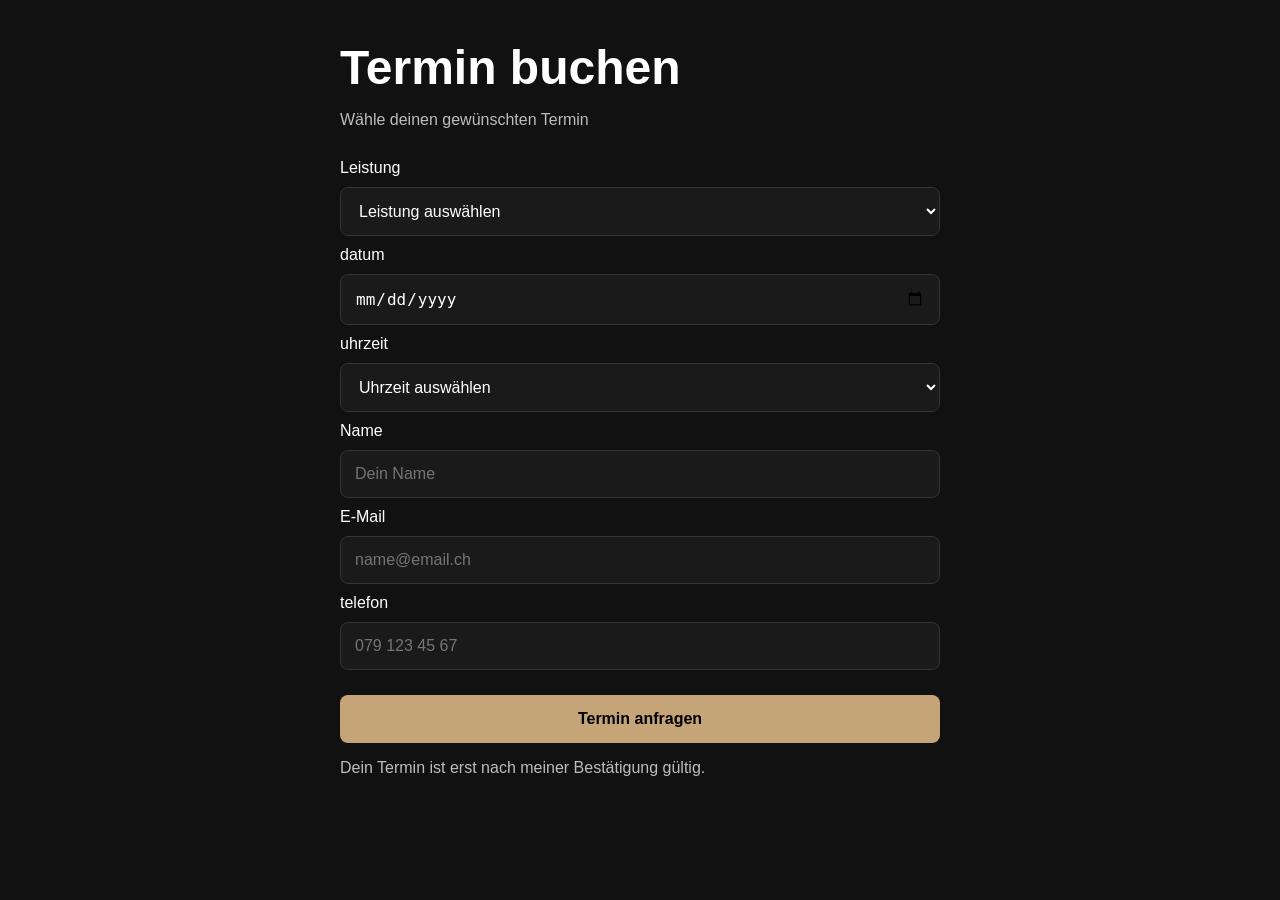
==== buchen.html @ bf3bf9bf "new file website" ====
<!DOCTYPE html>
<html lang="en">

<head>
    <meta charset="UTF-8">
    <meta name="viewport" content="width=device-width, initial-scale=1.0">
    <title>Termin buchen</title>

    <link rel="stylesheet" href="style.css">
</head>

<body>
    <main>
        <section class="buchung">
            <h1> Termin buchen</h1>

            <p> Wähle deinen gewünschten Termin</p>
            <form id="buchungsformular">

                <label for="leistung">Leistung</label>

                <select id="leistung" name="leistung" required>
                    <option value="">Leistung auswählen</option>
                    <option value="haarschnitt">Haarschnitt – CHF 15</option>
                </select>

                <label for="datum">datum</label>

                <input type="date" id="datum" name="datum" required>


                <label for="uhrzeit">uhrzeit</label>

                <select id="uhrzeit" name="uhrzeit" required>
                    <option value="">Uhrzeit auswählen</option>
                    <option value="09:00">09:00</option>
                    <option value="10:00">10:00</option>
                    <option value="11:00">11:00</option>
                    <option value="12:00">12:00</option>
                    <option value="13:00">13:00</option>
                    <option value="14:00">14:00</option>
                    <option value="15:00">15:00</option>
                    <option value="16:00">16:00</option>
                    <option value="17:00">17:00</option>
                    <option value="18:00">18:00</option>
                </select>

                <label for="name">Name</label>

                <input type="text" id="name" name="name" placeholder="Dein Name" required>

                <label for="email">E-Mail</label>
                <input type="email" id="email" name="email" placeholder="name@email.ch" required>

                <label for="telefon">telefon</label>
                <input type="tel"
                id="telefon"
                name="telefon"
                placeholder="079 123 45 67"
                >

                <button type="submit">Termin anfragen</button>
            </form>

            <p class="buchungs-hinweis">
                Dein Termin ist erst nach meiner Bestätigung gültig.

            </p>
        </section>
    </main>
</body>

</html>
---- style.css ----
body {
    margin: 0;
    background-color: #111111;
    color: white;
    font-family: Arial, sans-serif;
}

nav {
   position: absolute;
   top: 20px;
   width: calc(100% - 80px);
   box-sizing: border-box;
   z-index: 10;

    display: flex;
    justify-content: center;
    gap: 30px;
    padding: 20px;

    
    background-color: rgba(255, 255, 255, 0.08);
    backdrop-filter: blur(12px);
    border: 1px solid rgba(255, 255, 255, 0.15);
    border-radius: 15px;
    margin: 20px;
}
    
    .startseite{
        position: relative;
        min-height: 100vh;
        overflow: hidden;
    }

    .hintergrund-video{
        position: absolute;
        width: 100%;
        height: 100%;
        object-fit: cover;
        z-index: 1;
    }



nav a {
    color: white;
    text-decoration: none;
}

nav a:hover {
    color: #c5a477;
}

nav img {
        width: 60px;
    height: 60px;
    object-fit: contain;
}

.startseite {
    position: relative;
    min-height: 100vh;
    overflow: hidden;
}

.hintergrund-video {
    position: absolute;
    width: 100%;
    height: 100%;
    object-fit: cover;
    z-index: 1;
}

.abdunklung {
    position: absolute;
    inset: 0;
    background-color: rgba(0, 0, 0, 0.6);
    z-index: 2;
}

.abdunklung {
    position: absolute;
    inset: 0;
    background-color: rgba(0, 0, 0, 0.6);
    z-index: 2;
}

.start-inhalt {
    position: relative;
    z-index: 3;
    padding: 180px 100px 100px;
}

.start-inhalt h1 {
    margin: 0;
    font-size: 80px;
    line-height: 0.95;
}

.start-inhalt h1 span {
    color: #c5a477;
}

.start-inhalt p {
    font-size: 20px;
    line-height: 1.6;
}

.buchungs-button{
display: inline-block;
 margin-top: 30px;
 padding: 15px 30px;
 background-color: #c5a477;
 color: black;
 text-decoration: none;
 font-weight: bold;
 border-radius: 8px;
}

.buchungs-button:hover {
    background-color: white;
    color: black;
}

.buchung {
    max-width: 600px;
    margin: 0 auto;
    padding: 80px 20 px 60px;
}

.buchung h1{
    font-size: 48px;
    margin-bottom: 10px;

}

.buchung > p {
    color: #bdbdbd;
    margin-bottom: 30px;
}

#buchungsformular {
    display: flex;
    flex-direction: column;
    gap: 10px;
}

#buchungsformular input,
#buchungsformular select{
    padding: 14px;
    border-radius: 8px;
    border: 1px solid #333333;
    background-color: #1a1a1a;
    color: white;
    font-size: 16px;
}

#buchungsformular button {
    margin-top: 15px;
    padding: 15px;
    background-color: #c5a477;
    color: black;
    border: none;
    border-radius: 8px;
    font-size: 16px;
    font-weight: bold;
    cursor: pointer;
}

#buchungsformular button:hover {
    background-color: white;
}

.leistungen {
    padding: 80px 100px;
}

.leistungen h2 {
    font-size: 42px;
    margin-bottom: 30px;
}

.leistung {
    background-color: #1a1a1a;
    border: 1px solid #333333;
    border-radius: 12px;
    padding: 25px;
    max-width: 350px;
}

.leistung p {
    font-size: 28px;
    font-weight: bold;
    color: #c5a477;
    margin: 10px 0;
}

.leistung span {
    color: #bdbdbd;
    font-size: 14px;
}

.kontakt {
    padding: 80px 100px;
    background-color: #0d0d0d;
}

.kontakt h2 {
    font-size: 42px;
    margin-bottom: 30px;
}

.kontakt p {
    font-size: 18px;
    color: #d0d0d0;
    margin: 12px 0;
}

.kontakt a {
    color: #c5a477;
    text-decoration: none;
}

.kontakt a:hover {
    color: white;
}
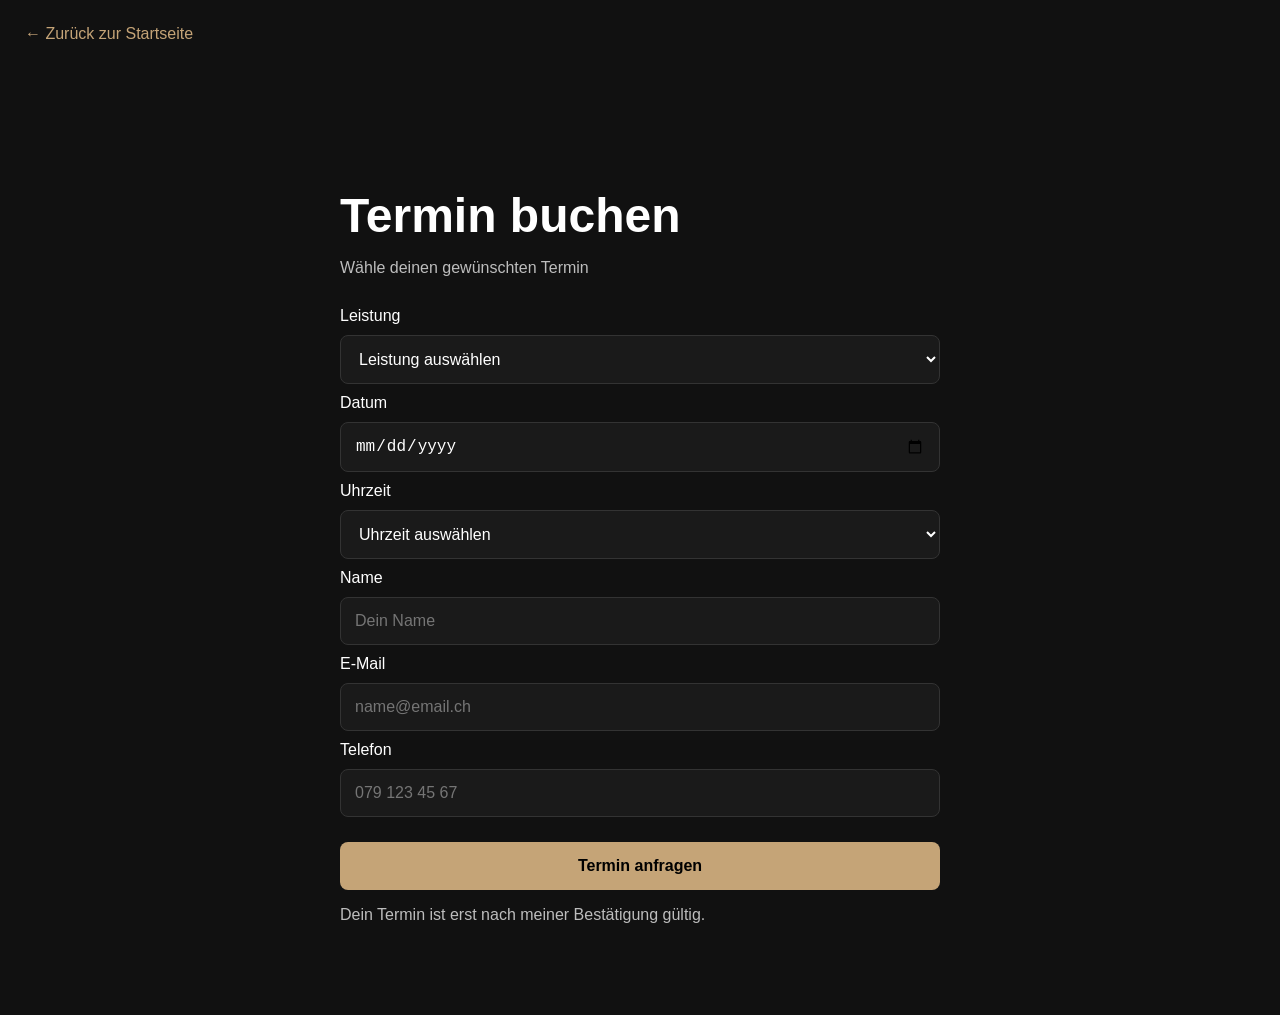
==== commit e4104bc8: "New Upgrades, nav, css, html" ====
--- a/buchen.html
+++ b/buchen.html
@@ -1,5 +1,5 @@
 <!DOCTYPE html>
-<html lang="en">
+<html lang="de">
 
 <head>
     <meta charset="UTF-8">
@@ -10,6 +10,7 @@
 </head>
 
 <body>
+    <a class="zurueck-link" href="index.html">← Zurück zur Startseite</a>
     <main>
         <section class="buchung">
             <h1> Termin buchen</h1>
@@ -24,25 +25,18 @@
                     <option value="haarschnitt">Haarschnitt – CHF 15</option>
                 </select>
 
-                <label for="datum">datum</label>
+                <label for="datum">Datum</label>
 
                 <input type="date" id="datum" name="datum" required>
 
 
-                <label for="uhrzeit">uhrzeit</label>
+                <label for="uhrzeit">Uhrzeit</label>
 
                 <select id="uhrzeit" name="uhrzeit" required>
                     <option value="">Uhrzeit auswählen</option>
-                    <option value="09:00">09:00</option>
-                    <option value="10:00">10:00</option>
-                    <option value="11:00">11:00</option>
-                    <option value="12:00">12:00</option>
-                    <option value="13:00">13:00</option>
-                    <option value="14:00">14:00</option>
-                    <option value="15:00">15:00</option>
-                    <option value="16:00">16:00</option>
-                    <option value="17:00">17:00</option>
                     <option value="18:00">18:00</option>
+                    <option value="19:00">19:00</option>
+                    <option value="20:00">20:00</option>
                 </select>
 
                 <label for="name">Name</label>
@@ -52,7 +46,7 @@
                 <label for="email">E-Mail</label>
                 <input type="email" id="email" name="email" placeholder="name@email.ch" required>
 
-                <label for="telefon">telefon</label>
+                <label for="telefon">Telefon</label>
                 <input type="tel"
                 id="telefon"
                 name="telefon"
@@ -70,4 +64,4 @@
     </main>
 </body>
 
-</html>+</html>
--- a/style.css
+++ b/style.css
@@ -1,3 +1,5 @@
+html { scroll-behavior: smooth; }
+
 body {
     margin: 0;
     background-color: #111111;
@@ -6,60 +8,51 @@
 }
 
 nav {
-   position: absolute;
-   top: 20px;
-   width: calc(100% - 80px);
-   box-sizing: border-box;
-   z-index: 10;
-
+    position: absolute;
+    top: 20px;
+    width: calc(100% - 80px);
+    box-sizing: border-box;
+    z-index: 10;
     display: flex;
-    justify-content: center;
+    justify-content: space-between;
+    align-items: center;
     gap: 30px;
     padding: 20px;
-
-    
+    margin: 20px;
     background-color: rgba(255, 255, 255, 0.08);
     backdrop-filter: blur(12px);
     border: 1px solid rgba(255, 255, 255, 0.15);
     border-radius: 15px;
-    margin: 20px;
-}
-    
-    .startseite{
-        position: relative;
-        min-height: 100vh;
-        overflow: hidden;
-    }
-
-    .hintergrund-video{
-        position: absolute;
-        width: 100%;
-        height: 100%;
-        object-fit: cover;
-        z-index: 1;
-    }
-
-
-
-nav a {
-    color: white;
-    text-decoration: none;
-}
-
-nav a:hover {
-    color: #c5a477;
-}
-
-nav img {
-        width: 60px;
-    height: 60px;
-    object-fit: contain;
+}
+
+nav img { width: 60px; height: 60px; object-fit: contain; }
+nav a { color: white; text-decoration: none; }
+nav a:hover { color: #c5a477; }
+
+.nav-links {
+    display: flex;
+    align-items: center;
+    gap: 30px;
+}
+
+nav .nav-button {
+    padding: 13px 22px;
+    border-radius: 8px;
+    background-color: #c5a477;
+    color: black;
+    font-weight: bold;
+}
+
+nav .nav-button:hover {
+    background-color: white;
+    color: black;
 }
 
 .startseite {
     position: relative;
     min-height: 100vh;
     overflow: hidden;
+    background-color: #000000;
 }
 
 .hintergrund-video {
@@ -77,78 +70,130 @@
     z-index: 2;
 }
 
-.abdunklung {
-    position: absolute;
-    inset: 0;
-    background-color: rgba(0, 0, 0, 0.6);
-    z-index: 2;
-}
-
-.start-inhalt {
-    position: relative;
-    z-index: 3;
-    padding: 180px 100px 100px;
-}
-
-.start-inhalt h1 {
-    margin: 0;
-    font-size: 80px;
-    line-height: 0.95;
-}
-
-.start-inhalt h1 span {
+.start-inhalt { position: relative; z-index: 3; padding: 220px 100px 100px; }
+.start-inhalt h1 { margin: 0; font-size: 80px; line-height: 0.95; }
+.start-inhalt h1 span { color: #c5a477; }
+.start-inhalt p { font-size: 20px; line-height: 1.6; }
+
+.kurzinfos {
+    display: flex;
+    gap: 12px;
+    margin-top: 35px;
+}
+
+.kurzinfos span {
+    padding: 10px 14px;
+    background-color: rgba(255, 255, 255, 0.1);
+    border: 1px solid rgba(255, 255, 255, 0.2);
+    border-radius: 20px;
+    font-size: 14px;
+}
+
+.buchungs-button {
+    display: inline-block;
+    margin-top: 20px;
+    padding: 15px 30px;
+    background-color: #c5a477;
+    color: black;
+    text-decoration: none;
+    font-weight: bold;
+    border-radius: 8px;
+}
+
+.buchungs-button:hover { background-color: white; color: black; }
+
+.leistungen, .galerie, .kontakt, .ueber-mich, .vorteile, .ablauf { padding: 80px 100px; }
+.leistungen h2, .galerie h2, .kontakt h2, .ueber-mich h2, .ablauf h2 { font-size: 42px; margin-bottom: 30px; }
+
+.ueber-mich {
+    display: grid;
+    grid-template-columns: 1fr 1fr;
+    gap: 60px;
+    align-items: center;
+}
+
+.ueber-bild img {
+    width: 100%;
+    height: 500px;
+    object-fit: cover;
+    border-radius: 12px;
+}
+
+.ueber-text p { color: #c7c7c7; font-size: 18px; line-height: 1.7; }
+.kleine-ueberschrift { color: #c5a477 !important; font-size: 14px !important; font-weight: bold; letter-spacing: 3px; }
+
+.zweiter-button {
+    display: inline-block;
+    margin-top: 15px;
+    padding: 14px 25px;
+    border: 1px solid #c5a477;
+    border-radius: 8px;
     color: #c5a477;
-}
-
-.start-inhalt p {
-    font-size: 20px;
-    line-height: 1.6;
-}
-
-.buchungs-button{
-display: inline-block;
- margin-top: 30px;
- padding: 15px 30px;
- background-color: #c5a477;
- color: black;
- text-decoration: none;
- font-weight: bold;
- border-radius: 8px;
-}
-
-.buchungs-button:hover {
-    background-color: white;
-    color: black;
-}
-
-.buchung {
-    max-width: 600px;
-    margin: 0 auto;
-    padding: 80px 20 px 60px;
-}
-
-.buchung h1{
-    font-size: 48px;
-    margin-bottom: 10px;
-
-}
-
-.buchung > p {
-    color: #bdbdbd;
-    margin-bottom: 30px;
-}
-
-#buchungsformular {
-    display: flex;
-    flex-direction: column;
-    gap: 10px;
-}
-
-#buchungsformular input,
-#buchungsformular select{
+    text-decoration: none;
+}
+
+.zweiter-button:hover { background-color: #c5a477; color: black; }
+
+.leistung {
+    max-width: 350px;
+    padding: 25px;
+    background-color: #1a1a1a;
+    border: 1px solid #333333;
+    border-radius: 12px;
+}
+
+.leistung p { margin: 10px 0; color: #c5a477; font-size: 28px; font-weight: bold; }
+.leistung span, .bereich-text { color: #bdbdbd; }
+
+.galerie { background-color: #151515; }
+.galerie-bilder { display: grid; grid-template-columns: repeat(3, 1fr); gap: 20px; }
+.galerie-bilder img { width: 100%; height: 420px; object-fit: cover; border-radius: 12px; }
+
+.vorteile {
+    display: grid;
+    grid-template-columns: repeat(3, 1fr);
+    gap: 20px;
+}
+
+.vorteil {
+    padding: 30px;
+    background-color: #1a1a1a;
+    border: 1px solid #333333;
+    border-radius: 12px;
+}
+
+.vorteil span { color: #c5a477; font-size: 14px; font-weight: bold; }
+.vorteil h3 { font-size: 24px; margin-bottom: 10px; }
+.vorteil p { color: #bdbdbd; line-height: 1.6; }
+
+.ablauf { text-align: center; background-color: #151515; }
+
+.schritte {
+    display: grid;
+    grid-template-columns: repeat(3, 1fr);
+    gap: 20px;
+    margin: 40px 0 15px;
+}
+
+.schritte div { padding: 25px; }
+.schritte strong { display: block; color: #c5a477; font-size: 42px; }
+.schritte p { color: #d0d0d0; }
+
+.kontakt { background-color: #0d0d0d; }
+.kontakt p { margin: 12px 0; color: #d0d0d0; font-size: 18px; }
+.kontakt a { color: #c5a477; text-decoration: none; }
+
+footer { padding: 25px; text-align: center; color: #888888; background-color: #080808; }
+
+.buchung { max-width: 600px; margin: 0 auto; padding: 80px 20px 60px; }
+.buchung h1 { margin-bottom: 10px; font-size: 48px; }
+.buchung > p { margin-bottom: 30px; color: #bdbdbd; }
+#buchungsformular { display: flex; flex-direction: column; gap: 10px; }
+
+#buchungsformular input, #buchungsformular select {
     padding: 14px;
-    border-radius: 8px;
     border: 1px solid #333333;
+    border-radius: 8px;
     background-color: #1a1a1a;
     color: white;
     font-size: 16px;
@@ -157,69 +202,29 @@
 #buchungsformular button {
     margin-top: 15px;
     padding: 15px;
+    border: none;
+    border-radius: 8px;
     background-color: #c5a477;
     color: black;
-    border: none;
-    border-radius: 8px;
     font-size: 16px;
     font-weight: bold;
     cursor: pointer;
 }
 
-#buchungsformular button:hover {
-    background-color: white;
-}
-
-.leistungen {
-    padding: 80px 100px;
-}
-
-.leistungen h2 {
-    font-size: 42px;
-    margin-bottom: 30px;
-}
-
-.leistung {
-    background-color: #1a1a1a;
-    border: 1px solid #333333;
-    border-radius: 12px;
-    padding: 25px;
-    max-width: 350px;
-}
-
-.leistung p {
-    font-size: 28px;
-    font-weight: bold;
-    color: #c5a477;
-    margin: 10px 0;
-}
-
-.leistung span {
-    color: #bdbdbd;
-    font-size: 14px;
-}
-
-.kontakt {
-    padding: 80px 100px;
-    background-color: #0d0d0d;
-}
-
-.kontakt h2 {
-    font-size: 42px;
-    margin-bottom: 30px;
-}
-
-.kontakt p {
-    font-size: 18px;
-    color: #d0d0d0;
-    margin: 12px 0;
-}
-
-.kontakt a {
-    color: #c5a477;
-    text-decoration: none;
-}
-
-.kontakt a:hover {
-    color: white;
-}+.zurueck-link { display: inline-block; margin: 25px; color: #c5a477; text-decoration: none; }
+
+@media (max-width: 750px) {
+    nav { width: calc(100% - 30px); margin: 15px; padding: 12px; gap: 12px; flex-wrap: wrap; }
+    nav img { width: 45px; height: 45px; }
+    nav a { font-size: 14px; }
+    .nav-links { gap: 12px; flex-wrap: wrap; justify-content: center; }
+    nav .nav-button { padding: 10px 15px; }
+    .start-inhalt { padding: 220px 25px 80px; }
+    .start-inhalt h1 { font-size: 48px; }
+    .leistungen, .galerie, .kontakt, .ueber-mich, .vorteile, .ablauf { padding: 60px 25px; }
+    .kurzinfos { flex-wrap: wrap; }
+    .ueber-mich, .vorteile, .schritte { grid-template-columns: 1fr; }
+    .ueber-bild img { height: 380px; }
+    .galerie-bilder { grid-template-columns: 1fr; }
+    .galerie-bilder img { height: 360px; }
+}
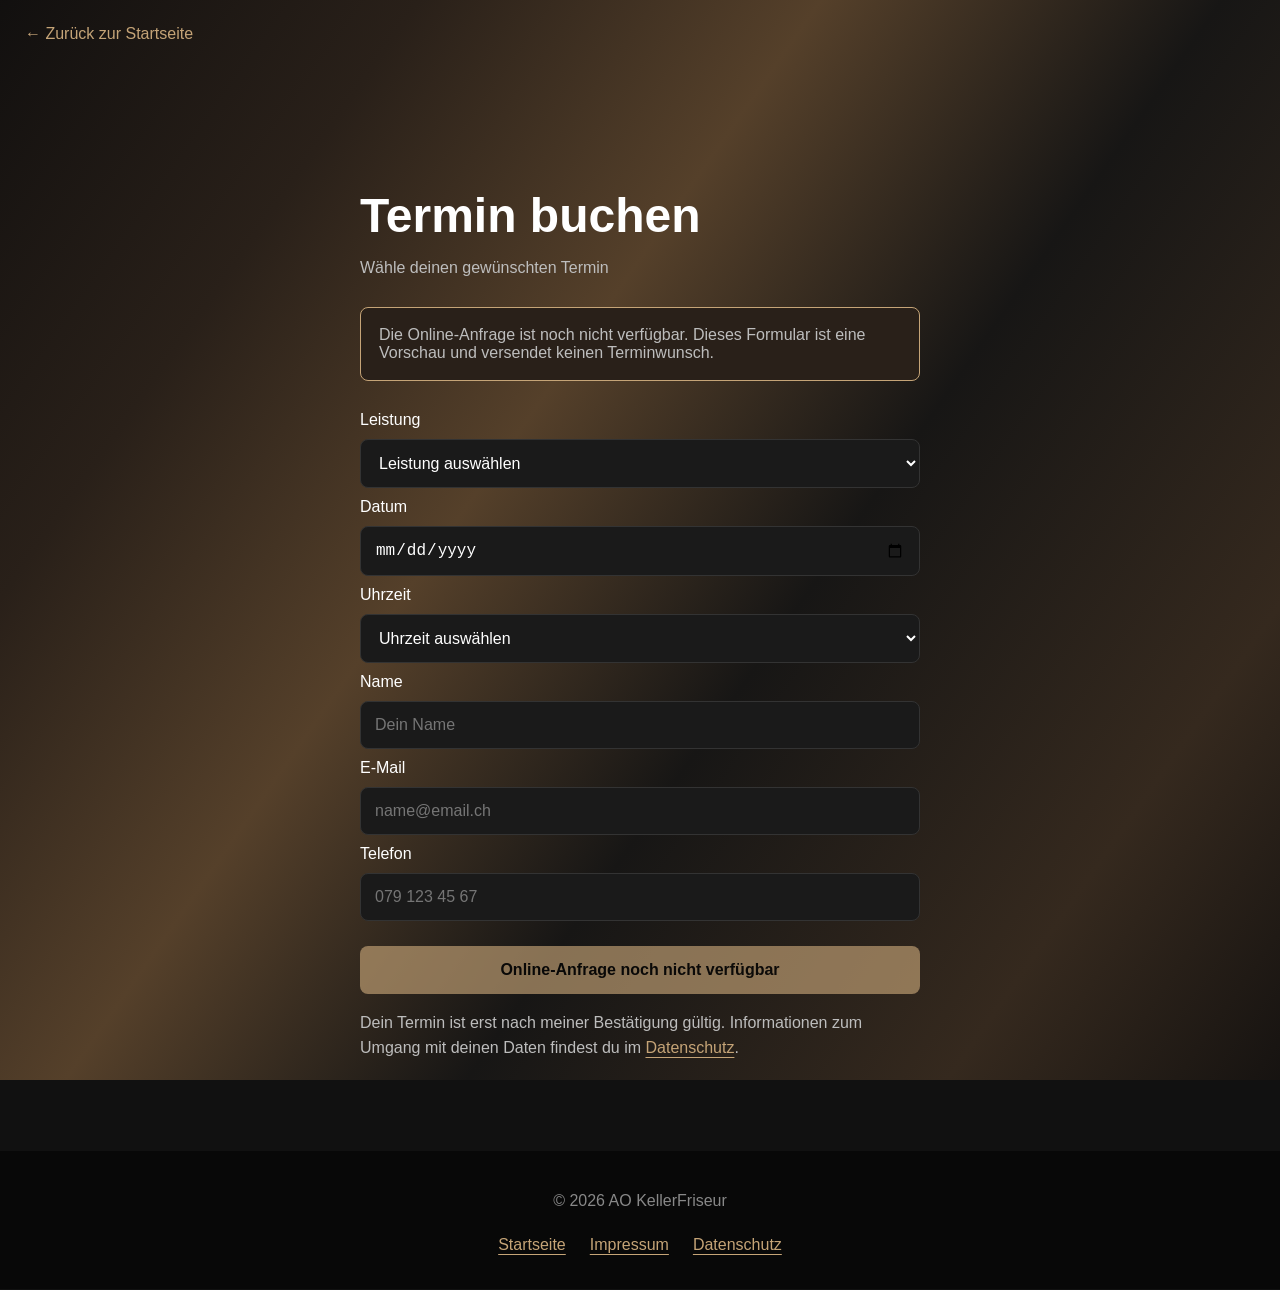
==== commit 6c61d133: "Updated Website" ====
--- a/buchen.html
+++ b/buchen.html
@@ -16,7 +16,8 @@
             <h1> Termin buchen</h1>
 
             <p> Wähle deinen gewünschten Termin</p>
-            <form id="buchungsformular">
+            <p class="entwurf-hinweis" id="formular-status">Die Online-Anfrage ist noch nicht verfügbar. Dieses Formular ist eine Vorschau und versendet keinen Terminwunsch.</p>
+            <form id="buchungsformular" aria-describedby="formular-status" onsubmit="return false;">
 
                 <label for="leistung">Leistung</label>
 
@@ -53,15 +54,24 @@
                 placeholder="079 123 45 67"
                 >
 
-                <button type="submit">Termin anfragen</button>
+                <button type="submit" disabled>Online-Anfrage noch nicht verfügbar</button>
             </form>
 
             <p class="buchungs-hinweis">
                 Dein Termin ist erst nach meiner Bestätigung gültig.
+                Informationen zum Umgang mit deinen Daten findest du im <a href="datenschutz.html">Datenschutz</a>.
 
             </p>
         </section>
     </main>
+    <footer>
+        <p>© 2026 AO KellerFriseur</p>
+        <div class="footer-links" aria-label="Rechtliche Informationen">
+            <a href="index.html">Startseite</a>
+            <a href="impressum.html">Impressum</a>
+            <a href="datenschutz.html">Datenschutz</a>
+        </div>
+    </footer>
 </body>
 
 </html>
--- a/style.css
+++ b/style.css
@@ -1,10 +1,48 @@
 html { scroll-behavior: smooth; }
+* { box-sizing: border-box; }
+img { max-width: 100%; }
+a:focus-visible, button:focus-visible, input:focus-visible, select:focus-visible {
+    outline: 3px solid #c5a477;
+    outline-offset: 4px;
+}
 
 body {
     margin: 0;
+    min-height: 100vh;
+    position: relative;
+    isolation: isolate;
     background-color: #111111;
     color: white;
     font-family: Arial, sans-serif;
+}
+
+body::before {
+    content: "";
+    position: fixed;
+    inset: -20%;
+    z-index: -1;
+    pointer-events: none;
+    background: linear-gradient(125deg,
+        #0b0b0c 10%,
+        #292019 30%,
+        #55402a 45%,
+        #171615 60%,
+        #35291e 78%,
+        #0b0b0c 95%);
+    animation: hintergrund-flow 20s ease-in-out infinite alternate;
+}
+
+body.rechtliche-seite, .rechtliche-seite footer { background-color: #000000; }
+body.rechtliche-seite::before { content: none; }
+
+@keyframes hintergrund-flow {
+    from { transform: translate(-6%, -4%) rotate(-4deg); }
+    to { transform: translate(6%, 4%) rotate(4deg); }
+}
+
+@media (prefers-reduced-motion: reduce) {
+    html { scroll-behavior: auto; }
+    body::before { animation: none; }
 }
 
 nav {
@@ -19,10 +57,9 @@
     gap: 30px;
     padding: 20px;
     margin: 20px;
-    background-color: rgba(255, 255, 255, 0.08);
-    backdrop-filter: blur(12px);
-    border: 1px solid rgba(255, 255, 255, 0.15);
-    border-radius: 15px;
+    background-color: #1a1a1a;
+    border: 1px solid #333333;
+    border-radius: 4px;
 }
 
 nav img { width: 60px; height: 60px; object-fit: contain; }
@@ -66,13 +103,15 @@
 .abdunklung {
     position: absolute;
     inset: 0;
-    background-color: rgba(0, 0, 0, 0.6);
+    background: linear-gradient(115deg,
+        rgba(11, 11, 12, 0.88),
+        rgba(53, 38, 22, 0.55),
+        rgba(0, 0, 0, 0.65));
     z-index: 2;
 }
 
 .start-inhalt { position: relative; z-index: 3; padding: 220px 100px 100px; }
-.start-inhalt h1 { margin: 0; font-size: 80px; line-height: 0.95; }
-.start-inhalt h1 span { color: #c5a477; }
+.start-inhalt h1 { margin: 0; font-size: 56px; line-height: 1.2; overflow-wrap: break-word; }
 .start-inhalt p { font-size: 20px; line-height: 1.6; }
 
 .kurzinfos {
@@ -82,10 +121,7 @@
 }
 
 .kurzinfos span {
-    padding: 10px 14px;
-    background-color: rgba(255, 255, 255, 0.1);
-    border: 1px solid rgba(255, 255, 255, 0.2);
-    border-radius: 20px;
+    padding: 8px 0;
     font-size: 14px;
 }
 
@@ -102,7 +138,7 @@
 
 .buchungs-button:hover { background-color: white; color: black; }
 
-.leistungen, .galerie, .kontakt, .ueber-mich, .vorteile, .ablauf { padding: 80px 100px; }
+.leistungen, .galerie, .kontakt, .ueber-mich, .ablauf { padding: 80px 100px; }
 .leistungen h2, .galerie h2, .kontakt h2, .ueber-mich h2, .ablauf h2 { font-size: 42px; margin-bottom: 30px; }
 
 .ueber-mich {
@@ -120,7 +156,6 @@
 }
 
 .ueber-text p { color: #c7c7c7; font-size: 18px; line-height: 1.7; }
-.kleine-ueberschrift { color: #c5a477 !important; font-size: 14px !important; font-weight: bold; letter-spacing: 3px; }
 
 .zweiter-button {
     display: inline-block;
@@ -145,43 +180,17 @@
 .leistung p { margin: 10px 0; color: #c5a477; font-size: 28px; font-weight: bold; }
 .leistung span, .bereich-text { color: #bdbdbd; }
 
-.galerie { background-color: #151515; }
+.galerie { background-color: rgba(21, 21, 21, 0.45); }
 .galerie-bilder { display: grid; grid-template-columns: repeat(3, 1fr); gap: 20px; }
 .galerie-bilder img { width: 100%; height: 420px; object-fit: cover; border-radius: 12px; }
 
-.vorteile {
-    display: grid;
-    grid-template-columns: repeat(3, 1fr);
-    gap: 20px;
-}
-
-.vorteil {
-    padding: 30px;
-    background-color: #1a1a1a;
-    border: 1px solid #333333;
-    border-radius: 12px;
-}
-
-.vorteil span { color: #c5a477; font-size: 14px; font-weight: bold; }
-.vorteil h3 { font-size: 24px; margin-bottom: 10px; }
-.vorteil p { color: #bdbdbd; line-height: 1.6; }
-
-.ablauf { text-align: center; background-color: #151515; }
-
-.schritte {
-    display: grid;
-    grid-template-columns: repeat(3, 1fr);
-    gap: 20px;
-    margin: 40px 0 15px;
-}
-
-.schritte div { padding: 25px; }
-.schritte strong { display: block; color: #c5a477; font-size: 42px; }
-.schritte p { color: #d0d0d0; }
-
-.kontakt { background-color: #0d0d0d; }
+.ablauf { background-color: rgba(21, 21, 21, 0.45); }
+.ablauf p { max-width: 650px; color: #d0d0d0; line-height: 1.6; }
+
+.kontakt { background-color: rgba(13, 13, 13, 0.65); }
 .kontakt p { margin: 12px 0; color: #d0d0d0; font-size: 18px; }
 .kontakt a { color: #c5a477; text-decoration: none; }
+.kontakt .buchungs-button { color: #111111; }
 
 footer { padding: 25px; text-align: center; color: #888888; background-color: #080808; }
 
@@ -213,18 +222,54 @@
 
 .zurueck-link { display: inline-block; margin: 25px; color: #c5a477; text-decoration: none; }
 
+.footer-links { display: flex; flex-wrap: wrap; justify-content: center; gap: 12px 24px; }
+.footer-links a, .rechtliches a, .buchungs-hinweis a { color: #c5a477; text-underline-offset: 4px; }
+.footer-links a { padding: 10px 0; }
+.rechtliches { max-width: 800px; margin: 0 auto; padding: 35px 25px 80px; line-height: 1.7; overflow-wrap: anywhere; }
+.rechtliches h1 { font-size: clamp(30px, 6vw, 48px); line-height: 1.2; }
+.rechtliches h2 { margin-top: 35px; font-size: 24px; line-height: 1.3; }
+.rechtliches p, .rechtliches li { color: #d0d0d0; }
+.rechtliches address { font-style: normal; }
+.entwurf-hinweis { padding: 18px; border: 1px solid #c5a477; border-radius: 8px; background: #292019; }
+.platzhalter { color: #f0ca94; }
+.buchungs-hinweis { line-height: 1.6; }
+#buchungsformular input, #buchungsformular select { width: 100%; min-width: 0; }
+#buchungsformular button:disabled { opacity: 0.65; cursor: not-allowed; }
+
+@media (max-width: 1100px) {
+    nav { width: calc(100% - 40px); gap: 16px; }
+    .nav-links { gap: 16px; }
+    .start-inhalt { padding: 220px 40px 80px; }
+    .start-inhalt h1 { font-size: 48px; }
+    .leistungen, .galerie, .kontakt, .ueber-mich, .ablauf { padding: 60px 40px; }
+    .ueber-mich { gap: 30px; }
+    .galerie-bilder img { height: 300px; }
+}
+
 @media (max-width: 750px) {
     nav { width: calc(100% - 30px); margin: 15px; padding: 12px; gap: 12px; flex-wrap: wrap; }
     nav img { width: 45px; height: 45px; }
     nav a { font-size: 14px; }
-    .nav-links { gap: 12px; flex-wrap: wrap; justify-content: center; }
+    .nav-links { order: 3; width: 100%; gap: 8px 16px; flex-wrap: wrap; justify-content: center; }
+    .nav-links a { padding: 8px 0; }
     nav .nav-button { padding: 10px 15px; }
     .start-inhalt { padding: 220px 25px 80px; }
-    .start-inhalt h1 { font-size: 48px; }
-    .leistungen, .galerie, .kontakt, .ueber-mich, .vorteile, .ablauf { padding: 60px 25px; }
+    .start-inhalt h1 { font-size: 36px; }
+    .leistungen, .galerie, .kontakt, .ueber-mich, .ablauf { padding: 60px 25px; }
     .kurzinfos { flex-wrap: wrap; }
-    .ueber-mich, .vorteile, .schritte { grid-template-columns: 1fr; }
+    .ueber-mich { grid-template-columns: 1fr; }
     .ueber-bild img { height: 380px; }
     .galerie-bilder { grid-template-columns: 1fr; }
     .galerie-bilder img { height: 360px; }
-}
+    .leistungen h2, .galerie h2, .kontakt h2, .ueber-mich h2, .ablauf h2 { font-size: 32px; }
+    .buchung { padding-top: 25px; }
+    .buchung h1 { font-size: 36px; }
+    .kontakt a { overflow-wrap: anywhere; }
+}
+
+@media (max-width: 400px) {
+    .start-inhalt { padding: 250px 20px 60px; }
+    .start-inhalt h1 { font-size: 30px; }
+    .leistungen, .galerie, .kontakt, .ueber-mich, .ablauf { padding: 45px 20px; }
+    .galerie-bilder img, .ueber-bild img { height: 300px; }
+}
